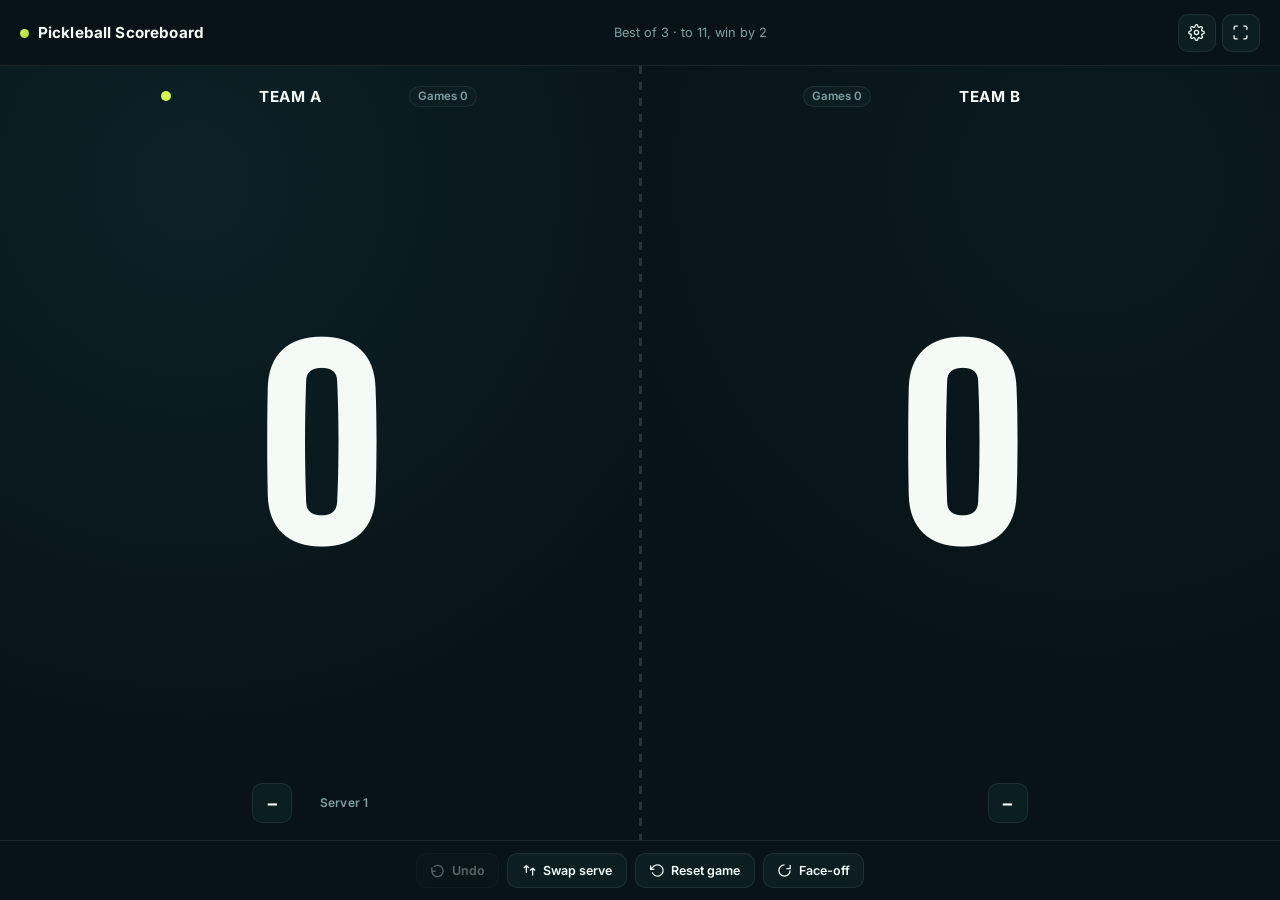
==== index.html @ 40a622ab "fix name file" ====
<!DOCTYPE html>
<html lang="en">
<head>
<meta charset="UTF-8">
<meta name="viewport" content="width=device-width, initial-scale=1.0, maximum-scale=1, user-scalable=no">
<title>Pickleball Scoreboard</title>
<link rel="preconnect" href="https://fonts.googleapis.com">
<link rel="preconnect" href="https://fonts.gstatic.com" crossorigin>
<link href="https://fonts.googleapis.com/css2?family=Big+Shoulders+Display:wght@700;900&family=Inter:wght@400;500;600;700&display=swap" rel="stylesheet">
<link rel="stylesheet" href="styles.css">
</head>
<body>

<div class="app">
  <header class="topbar">
    <div class="brand">
      <span class="dot"></span>
      <h1>Pickleball Scoreboard</h1>
    </div>
    <div class="match-info" id="matchInfo">Best of 3 · to 11, win by 2</div>
    <div class="topbar-actions">
      <button class="icon-btn" id="settingsBtn" title="Settings" aria-label="Settings">
        <svg viewBox="0 0 24 24" fill="none" stroke="currentColor" stroke-width="1.8"><circle cx="12" cy="12" r="3"/><path d="M19.4 15a1.65 1.65 0 0 0 .33 1.82l.06.06a2 2 0 1 1-2.83 2.83l-.06-.06a1.65 1.65 0 0 0-1.82-.33 1.65 1.65 0 0 0-1 1.51V21a2 2 0 0 1-4 0v-.09A1.65 1.65 0 0 0 9 19.4a1.65 1.65 0 0 0-1.82.33l-.06.06a2 2 0 1 1-2.83-2.83l.06-.06a1.65 1.65 0 0 0 .33-1.82 1.65 1.65 0 0 0-1.51-1H3a2 2 0 0 1 0-4h.09A1.65 1.65 0 0 0 4.6 9a1.65 1.65 0 0 0-.33-1.82l-.06-.06a2 2 0 1 1 2.83-2.83l.06.06a1.65 1.65 0 0 0 1.82.33H9a1.65 1.65 0 0 0 1-1.51V3a2 2 0 0 1 4 0v.09a1.65 1.65 0 0 0 1 1.51 1.65 1.65 0 0 0 1.82-.33l.06-.06a2 2 0 1 1 2.83 2.83l-.06.06a1.65 1.65 0 0 0-.33 1.82V9a1.65 1.65 0 0 0 1.51 1H21a2 2 0 0 1 0 4h-.09a1.65 1.65 0 0 0-1.51 1z"/></svg>
      </button>
      <button class="icon-btn" id="fullscreenBtn" title="Fullscreen" aria-label="Toggle fullscreen">
        <svg viewBox="0 0 24 24" fill="none" stroke="currentColor" stroke-width="1.8"><path d="M8 3H5a2 2 0 0 0-2 2v3M16 3h3a2 2 0 0 1 2 2v3M8 21H5a2 2 0 0 1-2-2v-3M16 21h3a2 2 0 0 0 2-2v-3"/></svg>
      </button>
    </div>
  </header>

  <div class="toast" id="toast"><span class="swatch" id="toastSwatch"></span><span id="toastText"></span></div>

  <main class="court" id="court">
    <section class="panel panel-a" data-team="A">
      <div class="team-header">
        <span class="serve-dot" id="serveDotA"></span>
        <input class="team-name" id="nameA" value="Team A" maxlength="18" aria-label="Team A name">
        <span class="games-pill" id="gamesA">Games 0</span>
      </div>
      <button class="score-tap" id="tapA" aria-label="Point won by Team A">
        <span>
          <span class="score-num" id="scoreA">0</span>
        </span>
      </button>
      <div class="panel-footer">
        <button class="minus-btn" id="minusA" aria-label="Subtract point from Team A">−</button>
        <span class="server-badge" id="serverBadgeA"></span>
      </div>
    </section>

    <div class="net"></div>

    <section class="panel panel-b" data-team="B">
      <div class="team-header">
        <span class="games-pill" id="gamesB">Games 0</span>
        <input class="team-name" id="nameB" value="Team B" maxlength="18" aria-label="Team B name">
        <span class="serve-dot" id="serveDotB"></span>
      </div>
      <button class="score-tap" id="tapB" aria-label="Point won by Team B">
        <span>
          <span class="score-num" id="scoreB">0</span>
        </span>
      </button>
      <div class="panel-footer">
        <span class="server-badge" id="serverBadgeB"></span>
        <button class="minus-btn" id="minusB" aria-label="Subtract point from Team B">−</button>
      </div>
    </section>
  </main>

  <footer class="controls">
    <button class="ctrl-btn" id="undoBtn" disabled>
      <svg viewBox="0 0 24 24" fill="none" stroke="currentColor" stroke-width="2"><path d="M3 7v6h6"/><path d="M3 13a9 9 0 1 0 3-7"/></svg>
      <span>Undo</span>
    </button>
    <button class="ctrl-btn" id="swapServeBtn">
      <svg viewBox="0 0 24 24" fill="none" stroke="currentColor" stroke-width="2"><path d="M7 16V4M7 4L3 8M7 4l4 4"/><path d="M17 8v12m0-12l4 4m-4-4l-4 4"/></svg>
      <span>Swap serve</span>
    </button>
    <button class="ctrl-btn" id="resetGameBtn">
      <svg viewBox="0 0 24 24" fill="none" stroke="currentColor" stroke-width="2"><path d="M1 4v6h6"/><path d="M3.51 15a9 9 0 1 0 2.13-9.36L1 10"/></svg>
      <span>Reset game</span>
    </button>
    <button class="ctrl-btn" id="flipBtn">
      <svg viewBox="0 0 24 24" fill="none" stroke="currentColor" stroke-width="2"><path d="M21 12a9 9 0 1 1-9-9"/><path d="M21 3v6h-6"/></svg>
      <span>Face-off</span>
    </button>
  </footer>
</div>

<!-- SETTINGS MODAL -->
<div class="modal-overlay" id="settingsOverlay">
  <div class="modal">
    <div class="modal-head">
      <h2>Settings</h2>
      <button class="modal-close" id="closeSettings" aria-label="Close settings">
        <svg viewBox="0 0 24 24" width="18" height="18" fill="none" stroke="currentColor" stroke-width="2"><path d="M18 6 6 18M6 6l12 12"/></svg>
      </button>
    </div>
    <div class="modal-body">
      <div class="field-group">
        <label class="field-label">Points to win</label>
        <div class="segmented" id="pointTargetGroup">
          <button data-value="11" class="active">11</button>
          <button data-value="15">15</button>
          <button data-value="21">21</button>
        </div>
      </div>
      <div class="field-group">
        <label class="field-label">Win by</label>
        <div class="segmented" id="winByGroup">
          <button data-value="1">1</button>
          <button data-value="2" class="active">2</button>
        </div>
      </div>
      <div class="field-group">
        <label class="field-label">Match format</label>
        <div class="segmented" id="bestOfGroup">
          <button data-value="1">Single game</button>
          <button data-value="3" class="active">Best of 3</button>
          <button data-value="5">Best of 5</button>
        </div>
      </div>
      <div class="field-group">
        <label class="field-label">Play type</label>
        <div class="segmented" id="modeGroup">
          <button data-value="singles">Singles</button>
          <button data-value="doubles" class="active">Doubles</button>
        </div>
      </div>
      <div class="field-group">
        <label class="field-label">Scoring style</label>
        <div class="segmented" id="scoringStyleGroup">
          <button data-value="official" class="active">Official side-out</button>
          <button data-value="simple">Simple rally point</button>
        </div>
      </div>
      <div class="toggle-row">
        <label class="field-label">Sound on point</label>
        <button class="switch on" id="soundToggle" aria-label="Toggle sound"></button>
      </div>
      <button class="danger-btn" id="newMatchBtn">Start new match</button>
      <div class="modal-footer-note">
        Tap a team's score to record the point their side won. In official side-out scoring only the serving team adds to their score — a rally won by the receiving team results in a side-out instead.<br><br>
        Keyboard: <strong>←</strong> point for left team, <strong>→</strong> point for right team, <strong>Z</strong> undo, <strong>F</strong> fullscreen.
      </div>
    </div>
  </div>
</div>

<!-- GAME / MATCH WIN OVERLAY -->
<div class="win-overlay" id="winOverlay">
  <div class="eyebrow" id="winEyebrow">Game 1</div>
  <h2 id="winTitle">Team A wins</h2>
  <div class="score-line" id="winScoreLine">11–7</div>
  <button id="winOverlayBtn">Continue</button>
</div>

<script>
(function(){
  "use strict";

  const $ = (id) => document.getElementById(id);

  const state = {
    names: { A: "Team A", B: "Team B" },
    scores: { A: 0, B: 0 },
    gamesWon: { A: 0, B: 0 },
    servingTeam: "A",
    serverNumber: 1,
    firstServerOfGame: true,
    mode: "doubles",            // singles | doubles
    scoringStyle: "official",   // official | simple
    pointTarget: 11,
    winBy: 2,
    bestOf: 3,
    soundOn: true,
    flipped: false,
    matchOver: false,
    matchWinner: null
  };

  let history = [];
  const MAX_HISTORY = 60;

  function snapshot(){
    return JSON.parse(JSON.stringify({
      names: state.names, scores: state.scores, gamesWon: state.gamesWon,
      servingTeam: state.servingTeam, serverNumber: state.serverNumber,
      firstServerOfGame: state.firstServerOfGame, matchOver: state.matchOver,
      matchWinner: state.matchWinner
    }));
  }
  function pushHistory(){
    history.push(snapshot());
    if(history.length > MAX_HISTORY) history.shift();
    $("undoBtn").disabled = false;
  }
  function undo(){
    if(!history.length) return;
    const prev = history.pop();
    Object.assign(state.names, prev.names);
    Object.assign(state.scores, prev.scores);
    Object.assign(state.gamesWon, prev.gamesWon);
    state.servingTeam = prev.servingTeam;
    state.serverNumber = prev.serverNumber;
    state.firstServerOfGame = prev.firstServerOfGame;
    state.matchOver = prev.matchOver;
    state.matchWinner = prev.matchWinner;
    $("undoBtn").disabled = history.length === 0;
    closeWinOverlay();
    render();
  }

  // ---------- SOUND ----------
  let audioCtx = null;
  function beep(freq, dur){
    if(!state.soundOn) return;
    try{
      audioCtx = audioCtx || new (window.AudioContext || window.webkitAudioContext)();
      const osc = audioCtx.createOscillator();
      const gain = audioCtx.createGain();
      osc.type = "sine";
      osc.frequency.value = freq;
      gain.gain.setValueAtTime(0.001, audioCtx.currentTime);
      gain.gain.exponentialRampToValueAtTime(0.12, audioCtx.currentTime + 0.01);
      gain.gain.exponentialRampToValueAtTime(0.001, audioCtx.currentTime + dur);
      osc.connect(gain).connect(audioCtx.destination);
      osc.start();
      osc.stop(audioCtx.currentTime + dur);
    }catch(e){ /* audio unavailable, ignore */ }
  }

  // ---------- SCORING LOGIC ----------
  function other(team){ return team === "A" ? "B" : "A"; }

  function pointWonBy(team){
    if(state.matchOver) return;
    pushHistory();

    if(state.scoringStyle === "simple"){
      state.scores[team] += 1;
      beep(team === "A" ? 660 : 520, 0.12);
    } else {
      if(team === state.servingTeam){
        state.scores[team] += 1;
        beep(team === "A" ? 660 : 520, 0.12);
      } else {
        // side out logic
        beep(300, 0.09);
        if(state.mode === "doubles"){
          if(state.firstServerOfGame){
            state.servingTeam = other(state.servingTeam);
            state.serverNumber = 1;
            state.firstServerOfGame = false;
          } else if(state.serverNumber === 1){
            state.serverNumber = 2;
          } else {
            state.servingTeam = other(state.servingTeam);
            state.serverNumber = 1;
          }
        } else {
          state.servingTeam = other(state.servingTeam);
          state.serverNumber = 1;
        }
      }
    }

    checkGameWin();
    render();
  }

  function manualAdjust(team, delta){
    pushHistory();
    state.scores[team] = Math.max(0, state.scores[team] + delta);
    render();
  }

  function checkGameWin(){
    const a = state.scores.A, b = state.scores.B;
    const leader = a > b ? "A" : (b > a ? "B" : null);
    if(!leader) return;
    const leadScore = Math.max(a,b), trailScore = Math.min(a,b);
    if(leadScore >= state.pointTarget && (leadScore - trailScore) >= state.winBy){
      state.gamesWon[leader] += 1;
      const majority = Math.ceil(state.bestOf / 2);
      const isMatchOver = state.gamesWon[leader] >= majority;

      showWinOverlay(leader, a, b, isMatchOver);

      if(isMatchOver){
        state.matchOver = true;
        state.matchWinner = leader;
      } else {
        state.scores.A = 0; state.scores.B = 0;
        state.servingTeam = leader;
        state.serverNumber = 1;
        state.firstServerOfGame = true;
      }
    }
  }

  function isOnePointFromGame(team){
    const otherTeam = other(team);
    return !state.matchOver && state.scores[team] >= state.pointTarget - 1 && state.scores[team] > state.scores[otherTeam];
  }

  function isMatchPointFor(team){
    const majority = Math.ceil(state.bestOf / 2);
    return isOnePointFromGame(team) && state.gamesWon[team] >= majority - 1;
  }

  // ---------- RENDER ----------
  function render(){
    $("nameA").value = state.names.A;
    $("nameB").value = state.names.B;
    $("scoreA").textContent = state.scores.A;
    $("scoreB").textContent = state.scores.B;
    $("gamesA").textContent = "Games " + state.gamesWon.A;
    $("gamesB").textContent = "Games " + state.gamesWon.B;

    const panelA = document.querySelector(".panel-a");
    const panelB = document.querySelector(".panel-b");
    const teamAIsOneAway = isOnePointFromGame("A");
    const teamBIsOneAway = isOnePointFromGame("B");
    const teamAMatchPoint = isMatchPointFor("A");
    const teamBMatchPoint = isMatchPointFor("B");

    panelA.classList.toggle("game-point", teamAIsOneAway);
    panelA.classList.toggle("match-point", teamAMatchPoint);
    panelB.classList.toggle("game-point", teamBIsOneAway);
    panelB.classList.toggle("match-point", teamBMatchPoint);

    const officialMode = state.scoringStyle === "official";
    $("serveDotA").classList.toggle("active", officialMode && state.servingTeam === "A");
    $("serveDotB").classList.toggle("active", officialMode && state.servingTeam === "B");

    if(officialMode && state.mode === "doubles"){
      $("serverBadgeA").textContent = state.servingTeam === "A" ? ("Server " + state.serverNumber) : "";
      $("serverBadgeB").textContent = state.servingTeam === "B" ? ("Server " + state.serverNumber) : "";
    } else {
      $("serverBadgeA").textContent = "";
      $("serverBadgeB").textContent = "";
    }

    $("matchInfo").textContent =
      (state.bestOf === 1 ? "Single game" : "Best of " + state.bestOf) +
      " · to " + state.pointTarget + ", win by " + state.winBy +
      (state.scoringStyle === "simple" ? " · rally point" : "");

    $("court").classList.toggle("locked", state.matchOver);
    $("undoBtn").disabled = history.length === 0;
  }

  // ---------- TOAST ----------
  let toastTimer = null;
  function showToast(text, team){
    const toast = $("toast");
    $("toastText").textContent = text;
    $("toastSwatch").style.background = team === "A" ? "var(--team-a)" : "var(--team-b)";
    toast.classList.add("show");
    clearTimeout(toastTimer);
    toastTimer = setTimeout(() => toast.classList.remove("show"), 2600);
  }

  // ---------- WIN OVERLAY ----------
  function showWinOverlay(winner, a, b, isMatch){
    const label = state.names[winner];
    $("winEyebrow").textContent = isMatch ? "Match point" : ("Game " + (state.gamesWon.A + state.gamesWon.B));
    $("winTitle").textContent = label + (isMatch ? " wins the match" : " wins the game");
    $("winScoreLine").textContent = Math.max(a,b) + "–" + Math.min(a,b) +
      (isMatch ? "  ·  Games " + state.gamesWon.A + "–" + state.gamesWon.B : "");
    $("winOverlayBtn").textContent = isMatch ? "New match" : "Continue";
    $("winOverlay").classList.add("open");
    $("winOverlay").dataset.wasMatch = isMatch ? "1" : "0";
  }
  function closeWinOverlay(){ $("winOverlay").classList.remove("open"); }

  $("winOverlayBtn").addEventListener("click", () => {
    const wasMatch = $("winOverlay").dataset.wasMatch === "1";
    closeWinOverlay();
    if(wasMatch) newMatch(false);
    render();
  });

  // ---------- ACTIONS ----------
  function newMatch(confirmFirst){
    if(confirmFirst && !confirm("Start a new match? This resets scores and games won.")) return;
    history = [];
    state.scores.A = 0; state.scores.B = 0;
    state.gamesWon.A = 0; state.gamesWon.B = 0;
    state.servingTeam = "A"; state.serverNumber = 1; state.firstServerOfGame = true;
    state.matchOver = false; state.matchWinner = null;
    closeWinOverlay();
    render();
  }

  function resetGame(){
    if(!confirm("Reset the current game score to 0–0?")) return;
    pushHistory();
    state.scores.A = 0; state.scores.B = 0;
    render();
  }

  function swapServe(){
    pushHistory();
    state.servingTeam = other(state.servingTeam);
    state.serverNumber = 1;
    render();
  }

  function toggleFlip(){
    state.flipped = !state.flipped;
    document.querySelector(".panel-b").classList.toggle("flipped", state.flipped);
  }

  function toggleFullscreen(){
    if(!document.fullscreenElement){
      document.documentElement.requestFullscreen().catch(()=>{});
    } else {
      document.exitFullscreen().catch(()=>{});
    }
  }

  // ---------- EVENTS ----------
  $("tapA").addEventListener("click", () => pointWonBy("A"));
  $("tapB").addEventListener("click", () => pointWonBy("B"));
  $("minusA").addEventListener("click", (e) => { e.stopPropagation(); manualAdjust("A", -1); });
  $("minusB").addEventListener("click", (e) => { e.stopPropagation(); manualAdjust("B", -1); });

  $("nameA").addEventListener("input", (e) => { state.names.A = e.target.value || "Team A"; });
  $("nameB").addEventListener("input", (e) => { state.names.B = e.target.value || "Team B"; });
  $("nameA").addEventListener("click", (e) => e.stopPropagation());
  $("nameB").addEventListener("click", (e) => e.stopPropagation());

  $("undoBtn").addEventListener("click", undo);
  $("swapServeBtn").addEventListener("click", swapServe);
  $("resetGameBtn").addEventListener("click", resetGame);
  $("flipBtn").addEventListener("click", toggleFlip);
  $("fullscreenBtn").addEventListener("click", toggleFullscreen);

  $("settingsBtn").addEventListener("click", () => $("settingsOverlay").classList.add("open"));
  $("closeSettings").addEventListener("click", () => $("settingsOverlay").classList.remove("open"));
  $("settingsOverlay").addEventListener("click", (e) => { if(e.target.id === "settingsOverlay") $("settingsOverlay").classList.remove("open"); });

  $("newMatchBtn").addEventListener("click", () => newMatch(true));

  $("soundToggle").addEventListener("click", () => {
    state.soundOn = !state.soundOn;
    $("soundToggle").classList.toggle("on", state.soundOn);
  });

  function wireSegmented(groupId, onSelect){
    const group = $(groupId);
    group.addEventListener("click", (e) => {
      const btn = e.target.closest("button");
      if(!btn) return;
      [...group.children].forEach(b => b.classList.remove("active"));
      btn.classList.add("active");
      onSelect(btn.dataset.value);
    });
  }
  wireSegmented("pointTargetGroup", (v) => { state.pointTarget = parseInt(v,10); render(); });
  wireSegmented("winByGroup", (v) => { state.winBy = parseInt(v,10); render(); });
  wireSegmented("bestOfGroup", (v) => { state.bestOf = parseInt(v,10); render(); });
  wireSegmented("modeGroup", (v) => { state.mode = v; render(); });
  wireSegmented("scoringStyleGroup", (v) => { state.scoringStyle = v; render(); });

  document.addEventListener("keydown", (e) => {
    if(document.activeElement && (document.activeElement.tagName === "INPUT")) return;
    if(e.key === "ArrowLeft"){ pointWonBy("A"); }
    else if(e.key === "ArrowRight"){ pointWonBy("B"); }
    else if(e.key.toLowerCase() === "z"){ undo(); }
    else if(e.key.toLowerCase() === "f"){ toggleFullscreen(); }
  });

  render();
})();
</script>
<script src="script.js"></script>

</body>
</html>
---- styles.css ----
:root{
    --bg:#071316;
    --panel-a-bg:#0d2126;
    --panel-b-bg:#0a1a1e;
    --net:#0f2a30;
    --net-line:rgba(244,251,246,0.14);
    --team-a:#d7f94c;
    --team-a-ink:#12210a;
    --team-b:#ff8a63;
    --team-b-ink:#2b1206;
    --ink:#f4fbf6;
    --muted:#7fa0a4;
    --muted-dim:#527175;
    --line:rgba(244,251,246,0.08);
    --surface:#0c1e22;
    --surface-raised:#122a2f;
    --radius:14px;
    --shadow:0 20px 50px rgba(0,0,0,0.45);
  }
  *{box-sizing:border-box; -webkit-tap-highlight-color:transparent;}
  html,body{height:100%;}
  body{
    margin:0;
    background:var(--bg);
    color:var(--ink);
    font-family:'Inter',system-ui,sans-serif;
    overflow:hidden;
    height:100vh;
    height:100dvh;
  }
  button{font-family:inherit; cursor:pointer;}
  input{font-family:inherit;}

  .app{
    display:flex;
    flex-direction:column;
    height:100%;
  }

  /* ---------- TOP BAR ---------- */
  .topbar{
    display:flex;
    align-items:center;
    justify-content:space-between;
    padding:0.85rem 1.25rem;
    border-bottom:1px solid var(--line);
    background:var(--bg);
    flex-shrink:0;
    gap:0.75rem;
  }
  .brand{
    display:flex;
    align-items:baseline;
    gap:0.55rem;
    min-width:0;
  }
  .brand .dot{
    width:9px;height:9px;border-radius:50%;
    background:linear-gradient(135deg, var(--team-a), #a9d92e);
    flex-shrink:0;
  }
  .brand h1{
    font-size:0.95rem;
    font-weight:700;
    letter-spacing:0.01em;
    margin:0;
    white-space:nowrap;
  }
  .match-info{
    font-size:0.8rem;
    color:var(--muted);
    white-space:nowrap;
    overflow:hidden;
    text-overflow:ellipsis;
  }
  .topbar-actions{
    display:flex;
    gap:0.4rem;
    flex-shrink:0;
  }
  .icon-btn{
    width:38px;height:38px;
    display:flex;align-items:center;justify-content:center;
    background:var(--surface);
    border:1px solid var(--line);
    border-radius:10px;
    color:var(--ink);
    transition:background 0.15s ease, transform 0.1s ease;
  }
  .icon-btn:hover{background:var(--surface-raised);}
  .icon-btn:active{transform:scale(0.94);}
  .icon-btn svg{width:17px;height:17px;}

  /* ---------- MATCH WIN / GAME WIN BANNER ---------- */
  .toast{
    position:fixed;
    top:70px; left:50%;
    transform:translate(-50%,-14px);
    background:var(--surface-raised);
    border:1px solid var(--line);
    box-shadow:var(--shadow);
    padding:0.7rem 1.1rem;
    border-radius:12px;
    font-size:0.85rem;
    font-weight:600;
    z-index:50;
    opacity:0;
    pointer-events:none;
    transition:opacity 0.25s ease, transform 0.25s ease;
    display:flex; align-items:center; gap:0.5rem;
    white-space:nowrap;
  }
  .toast.show{ opacity:1; transform:translate(-50%,0); }
  .toast .swatch{width:8px;height:8px;border-radius:50%;}

  /* ---------- COURT / PANELS ---------- */
  .court{
    flex:1;
    display:flex;
    min-height:0;
    position:relative;
  }
  .net{
    width:3px;
    flex-shrink:0;
    background:repeating-linear-gradient(
      to bottom,
      var(--net-line) 0px, var(--net-line) 8px,
      transparent 8px, transparent 16px
    );
    position:relative;
  }
  .panel{
    flex:1;
    display:flex;
    flex-direction:column;
    align-items:center;
    justify-content:space-between;
    min-width:0;
    position:relative;
    padding:1.1rem 1.25rem;
    transition:transform 0.35s ease;
  }
  .panel-a{ background:radial-gradient(circle at 30% 15%, var(--panel-a-bg), var(--bg) 75%); }
  .panel-b{ background:radial-gradient(circle at 70% 15%, var(--panel-b-bg), var(--bg) 75%); }
  .panel.flipped{ transform:rotate(180deg); }

  .panel::before{
    content:'';
    position:absolute;
    inset:0;
    opacity:0;
    pointer-events:none;
    transition:opacity 0.35s ease;
    z-index:0;
  }
  .panel > *{ position:relative; z-index:1; }
  .panel.game-point::before{
    opacity:1;
    background:radial-gradient(circle at 50% 20%, rgba(245,185,66,0.30), transparent 72%);
  }
  .panel.match-point::before{
    opacity:1;
    background:radial-gradient(circle at 50% 20%, rgba(255,77,77,0.36), transparent 72%);
    animation:matchPulse 1.8s ease-in-out infinite;
  }
  @keyframes matchPulse{
    0%,100%{ opacity:0.8; }
    50%{ opacity:1; }
  }
  .status-pill{
    font-size:0.72rem;
    font-weight:700;
    letter-spacing:0.02em;
    padding:0.18rem 0.55rem;
    border-radius:100px;
    white-space:nowrap;
    flex-shrink:0;
    display:none;
  }
  .status-pill.show{ display:inline-block; }
  .status-pill.game{ background:rgba(245,185,66,0.16); color:#f5b942; border:1px solid rgba(245,185,66,0.35); }
  .status-pill.match{ background:rgba(255,77,77,0.16); color:#ff6b6b; border:1px solid rgba(255,77,77,0.4); }

  .team-header{
    display:flex;
    align-items:center;
    gap:0.55rem;
    width:100%;
    max-width:420px;
    justify-content:center;
  }
  .serve-dot{
    width:10px;height:10px;border-radius:50%;
    flex-shrink:0;
    opacity:0;
    transition:opacity 0.2s ease;
    box-shadow:0 0 0 0 currentColor;
  }
  .panel-a .serve-dot{ color:var(--team-a); background:var(--team-a); }
  .panel-b .serve-dot{ color:var(--team-b); background:var(--team-b); }
  .serve-dot.active{
    opacity:1;
    animation:pulse 1.6s ease-in-out infinite;
  }
  @keyframes pulse{
    0%,100%{ box-shadow:0 0 0 0 currentColor; opacity:1;}
    50%{ box-shadow:0 0 0 6px transparent; opacity:0.55;}
  }

  .team-name{
    background:transparent;
    border:none;
    outline:none;
    color:var(--ink);
    font-weight:700;
    font-size:0.95rem;
    letter-spacing:0.03em;
    text-transform:uppercase;
    text-align:center;
    min-width:0;
    max-width:220px;
    padding:0.2rem 0.3rem;
    border-radius:6px;
    text-overflow:ellipsis;
  }
  .team-name:hover{ background:rgba(255,255,255,0.05); }
  .team-name:focus{ background:rgba(255,255,255,0.08); }

  .games-pill{
    font-size:0.72rem;
    font-weight:600;
    color:var(--muted);
    background:var(--surface);
    border:1px solid var(--line);
    padding:0.18rem 0.5rem;
    border-radius:100px;
    flex-shrink:0;
    white-space:nowrap;
  }

  .score-tap{
    background:none;
    border:none;
    color:var(--ink);
    padding:0;
    margin:0;
    flex:1;
    display:flex;
    align-items:center;
    justify-content:center;
    width:100%;
    -webkit-user-select:none;
    user-select:none;
  }
  .score-tap:active .score-num{ transform:scale(0.96); }
  .score-num{
    font-family:'Big Shoulders Display', sans-serif;
    font-weight:900;
    font-size:clamp(96px, 20vw, 260px);
    line-height:0.85;
    font-variant-numeric:tabular-nums;
    letter-spacing:-0.02em;
    transition:transform 0.08s ease, color 0.2s ease;
  }
  .panel-a .score-num{ color:var(--ink); }
  .panel-b .score-num{ color:var(--ink); }
  .score-tap .hint{
    display:block;
    font-family:'Inter',sans-serif;
    font-size:0.68rem;
    font-weight:500;
    letter-spacing:0.04em;
    color:var(--muted-dim);
    margin-top:-0.6rem;
  }

  .panel-footer{
    display:flex;
    align-items:center;
    justify-content:center;
    gap:0.6rem;
    width:100%;
    max-width:420px;
  }
  .minus-btn{
    width:40px; height:40px;
    border-radius:10px;
    border:1px solid var(--line);
    background:var(--surface);
    color:var(--ink);
    font-size:1.2rem;
    font-weight:600;
    display:flex; align-items:center; justify-content:center;
    transition:background 0.15s ease, transform 0.1s ease;
  }
  .minus-btn:hover{ background:var(--surface-raised); }
  .minus-btn:active{ transform:scale(0.92); }
  .server-badge{
    font-size:0.75rem;
    font-weight:600;
    color:var(--muted);
    letter-spacing:0.02em;
    min-width:84px;
    text-align:center;
  }

  /* ---------- FOOTER CONTROLS ---------- */
  .controls{
    display:flex;
    align-items:center;
    justify-content:center;
    gap:0.5rem;
    padding:0.75rem;
    border-top:1px solid var(--line);
    background:var(--bg);
    flex-shrink:0;
    flex-wrap:wrap;
  }
  .ctrl-btn{
    display:flex;
    align-items:center;
    gap:0.4rem;
    padding:0.55rem 0.85rem;
    border-radius:10px;
    border:1px solid var(--line);
    background:var(--surface);
    color:var(--ink);
    font-size:0.78rem;
    font-weight:600;
    transition:background 0.15s ease, transform 0.1s ease;
  }
  .ctrl-btn:hover{ background:var(--surface-raised); }
  .ctrl-btn:active{ transform:scale(0.96); }
  .ctrl-btn svg{ width:15px; height:15px; flex-shrink:0; }
  .ctrl-btn span{ white-space:nowrap; }
  .ctrl-btn:disabled{ opacity:0.35; cursor:default; }
  .ctrl-btn:disabled:hover{ background:var(--surface); }

  /* ---------- MODAL ---------- */
  .modal-overlay{
    position:fixed; inset:0;
    background:rgba(4,10,12,0.72);
    backdrop-filter:blur(3px);
    display:none;
    align-items:center;
    justify-content:center;
    z-index:100;
    padding:1rem;
  }
  .modal-overlay.open{ display:flex; }
  .modal{
    background:var(--surface);
    border:1px solid var(--line);
    border-radius:16px;
    width:100%;
    max-width:380px;
    max-height:88vh;
    overflow-y:auto;
    box-shadow:var(--shadow);
  }
  .modal-head{
    display:flex; align-items:center; justify-content:space-between;
    padding:1.1rem 1.2rem 0.6rem;
  }
  .modal-head h2{ font-size:1rem; margin:0; font-weight:700; }
  .modal-close{
    width:30px;height:30px;border-radius:8px;border:none;
    background:transparent; color:var(--muted);
    display:flex;align-items:center;justify-content:center;
  }
  .modal-close:hover{ background:var(--surface-raised); color:var(--ink); }
  .modal-body{ padding:0.4rem 1.2rem 1.3rem; display:flex; flex-direction:column; gap:1.1rem; }
  .field-group label.field-label{
    display:block; font-size:0.78rem; font-weight:600; color:var(--muted);
    margin-bottom:0.45rem;
  }
  .segmented{
    display:flex;
    background:var(--bg);
    border:1px solid var(--line);
    border-radius:10px;
    padding:3px;
    gap:3px;
  }
  .segmented button{
    flex:1;
    border:none;
    background:transparent;
    color:var(--muted);
    font-size:0.8rem;
    font-weight:600;
    padding:0.5rem 0.4rem;
    border-radius:7px;
    transition:background 0.15s ease, color 0.15s ease;
  }
  .segmented button.active{
    background:var(--surface-raised);
    color:var(--ink);
  }
  .toggle-row{
    display:flex; align-items:center; justify-content:space-between;
    gap:0.75rem;
  }
  .toggle-row .field-label{ margin-bottom:0; }
  .switch{
    width:42px; height:24px;
    background:var(--bg);
    border:1px solid var(--line);
    border-radius:100px;
    position:relative;
    flex-shrink:0;
    transition:background 0.2s ease;
  }
  .switch::after{
    content:'';
    position:absolute;
    top:2px; left:2px;
    width:18px; height:18px;
    border-radius:50%;
    background:var(--muted);
    transition:transform 0.2s ease, background 0.2s ease;
  }
  .switch.on{ background:rgba(215,249,76,0.15); border-color:rgba(215,249,76,0.4); }
  .switch.on::after{ transform:translateX(18px); background:var(--team-a); }

  .modal-footer-note{
    font-size:0.7rem;
    color:var(--muted-dim);
    line-height:1.5;
    border-top:1px solid var(--line);
    padding-top:0.9rem;
  }
  .danger-btn{
    width:100%;
    padding:0.7rem;
    border-radius:10px;
    border:1px solid rgba(255,138,99,0.3);
    background:rgba(255,138,99,0.08);
    color:var(--team-b);
    font-weight:600;
    font-size:0.82rem;
  }
  .danger-btn:hover{ background:rgba(255,138,99,0.15); }

  /* ---------- MATCH WIN OVERLAY ---------- */
  .win-overlay{
    position:fixed; inset:0;
    background:rgba(4,10,12,0.86);
    display:none;
    align-items:center;
    justify-content:center;
    z-index:110;
    padding:1.5rem;
    text-align:center;
  }
  .win-overlay.open{ display:flex; flex-direction:column; align-items:center; justify-content:center; }
  .win-overlay .eyebrow{
    font-size:0.8rem; color:var(--muted); font-weight:600; margin-bottom:0.6rem;
  }
  .win-overlay h2{
    font-family:'Big Shoulders Display', sans-serif;
    font-size:clamp(48px, 9vw, 96px);
    font-weight:900;
    margin:0 0 0.3rem;
    line-height:0.95;
  }
  .win-overlay .score-line{
    color:var(--muted);
    font-size:0.95rem;
    margin-bottom:1.6rem;
  }
  .win-overlay button{
    padding:0.75rem 1.6rem;
    border-radius:10px;
    border:none;
    background:var(--team-a);
    color:var(--team-a-ink);
    font-weight:700;
    font-size:0.85rem;
  }

  @media (max-width: 720px){
    .court{ flex-direction:column; }
    .net{ width:100%; height:3px; background:repeating-linear-gradient(to right, var(--net-line) 0px, var(--net-line) 8px, transparent 8px, transparent 16px); }
    .score-num{ font-size:clamp(84px, 26vw, 160px); }
    .match-info{ display:none; }
    .ctrl-btn span{ display:none; }
    .ctrl-btn{ padding:0.6rem; }
  }

  @media (prefers-reduced-motion: reduce){
    *{ animation:none !important; transition:none !important; }
  }
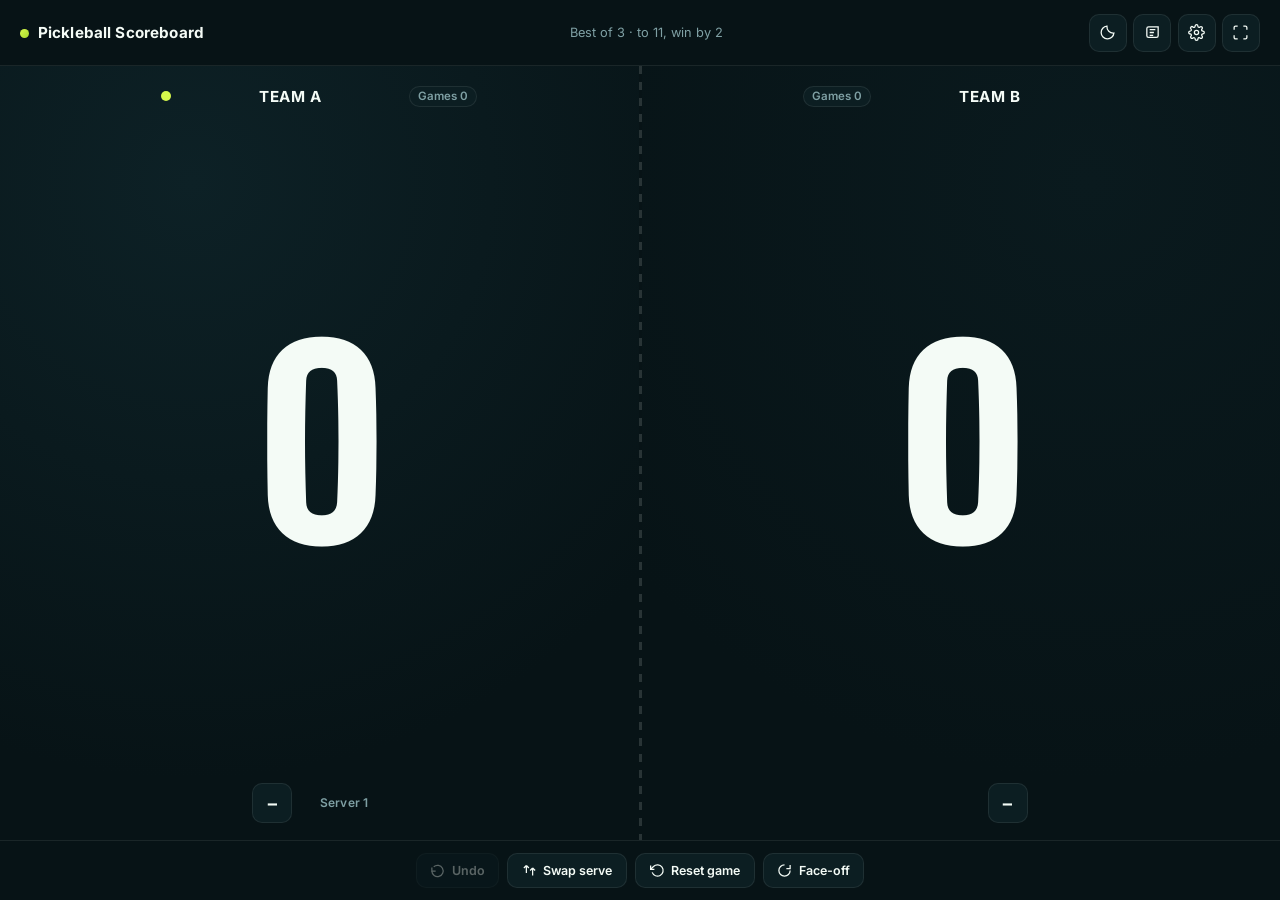
==== commit 0b9b98ba: "Add theme toggle and match history" ====
--- a/index.html
+++ b/index.html
@@ -19,6 +19,13 @@
     </div>
     <div class="match-info" id="matchInfo">Best of 3 · to 11, win by 2</div>
     <div class="topbar-actions">
+      <button class="icon-btn" id="themeToggleBtn" title="Switch to light mode" aria-label="Switch to light mode" aria-pressed="false">
+        <svg class="theme-icon moon" viewBox="0 0 24 24" fill="none" stroke="currentColor" stroke-width="1.8"><path d="M21 12.8A9 9 0 0 1 11.2 3a9 9 0 1 0 9.8 9.8Z"/></svg>
+        <svg class="theme-icon sun" viewBox="0 0 24 24" fill="none" stroke="currentColor" stroke-width="1.8"><circle cx="12" cy="12" r="4"/><path d="M12 2v2M12 20v2M4.93 4.93l1.41 1.41M17.66 17.66l1.41 1.41M2 12h2M20 12h2M4.93 19.07l1.41-1.41M17.66 6.34l1.41-1.41"/></svg>
+      </button>
+      <button class="icon-btn" id="historyBtn" title="Match history" aria-label="Open match history">
+        <svg viewBox="0 0 24 24" fill="none" stroke="currentColor" stroke-width="1.8"><path d="M4 6.5A2.5 2.5 0 0 1 6.5 4H20v12.5A2.5 2.5 0 0 1 17.5 19H6.5A2.5 2.5 0 0 1 4 16.5v-10Z"/><path d="M8 8h8M8 12h6M8 16h5"/></svg>
+      </button>
       <button class="icon-btn" id="settingsBtn" title="Settings" aria-label="Settings">
         <svg viewBox="0 0 24 24" fill="none" stroke="currentColor" stroke-width="1.8"><circle cx="12" cy="12" r="3"/><path d="M19.4 15a1.65 1.65 0 0 0 .33 1.82l.06.06a2 2 0 1 1-2.83 2.83l-.06-.06a1.65 1.65 0 0 0-1.82-.33 1.65 1.65 0 0 0-1 1.51V21a2 2 0 0 1-4 0v-.09A1.65 1.65 0 0 0 9 19.4a1.65 1.65 0 0 0-1.82.33l-.06.06a2 2 0 1 1-2.83-2.83l.06-.06a1.65 1.65 0 0 0 .33-1.82 1.65 1.65 0 0 0-1.51-1H3a2 2 0 0 1 0-4h.09A1.65 1.65 0 0 0 4.6 9a1.65 1.65 0 0 0-.33-1.82l-.06-.06a2 2 0 1 1 2.83-2.83l.06.06a1.65 1.65 0 0 0 1.82.33H9a1.65 1.65 0 0 0 1-1.51V3a2 2 0 0 1 4 0v.09a1.65 1.65 0 0 0 1 1.51 1.65 1.65 0 0 0 1.82-.33l.06-.06a2 2 0 1 1 2.83 2.83l-.06.06a1.65 1.65 0 0 0-.33 1.82V9a1.65 1.65 0 0 0 1.51 1H21a2 2 0 0 1 0 4h-.09a1.65 1.65 0 0 0-1.51 1z"/></svg>
       </button>
@@ -148,6 +155,23 @@
   </div>
 </div>
 
+<!-- HISTORY MODAL -->
+<div class="modal-overlay" id="historyOverlay">
+  <div class="modal">
+    <div class="modal-head">
+      <h2>Match history</h2>
+      <button class="modal-close" id="closeHistory" aria-label="Close match history">
+        <svg viewBox="0 0 24 24" width="18" height="18" fill="none" stroke="currentColor" stroke-width="2"><path d="M18 6 6 18M6 6l12 12"/></svg>
+      </button>
+    </div>
+    <div class="history-actions">
+      <button class="ghost-btn" id="exportHistoryBtn">Export</button>
+      <button class="danger-btn small" id="clearHistoryBtn">Clear</button>
+    </div>
+    <div class="modal-body history-body" id="historyList"></div>
+  </div>
+</div>
+
 <!-- GAME / MATCH WIN OVERLAY -->
 <div class="win-overlay" id="winOverlay">
   <div class="eyebrow" id="winEyebrow">Game 1</div>
@@ -177,25 +201,180 @@
     soundOn: true,
     flipped: false,
     matchOver: false,
-    matchWinner: null
+    matchWinner: null,
+    theme: "dark"
   };
 
+  const sessionLog = { archived: [], current: null };
   let history = [];
   const MAX_HISTORY = 60;
+
+  function formatTimestamp(date){
+    return new Intl.DateTimeFormat(undefined, { hour: "numeric", minute: "2-digit" }).format(date instanceof Date ? date : new Date(date));
+  }
+
+  function formatDuration(ms){
+    if(!Number.isFinite(ms) || ms < 0) return "0:00";
+    const totalSeconds = Math.max(0, Math.round(ms / 1000));
+    const minutes = Math.floor(totalSeconds / 60);
+    const seconds = totalSeconds % 60;
+    return minutes + ":" + String(seconds).padStart(2, "0");
+  }
+
+  function createMatchRecord(){
+    return {
+      id: `match-${Date.now()}-${Math.random().toString(16).slice(2)}`,
+      startedAt: new Date().toISOString(),
+      teamNames: { A: state.names.A, B: state.names.B },
+      games: [],
+      summary: null,
+      winner: null,
+      gamesScore: null,
+      endedAt: null,
+      durationMs: null
+    };
+  }
+
+  function ensureCurrentMatch(){
+    if(!sessionLog.current){
+      sessionLog.current = createMatchRecord();
+    }
+    return sessionLog.current;
+  }
+
+  function archiveCurrentMatch(){
+    if(!sessionLog.current) return;
+    const current = sessionLog.current;
+    if(current.games.length || current.summary){
+      sessionLog.archived.unshift({
+        ...current,
+        teamNames: { ...current.teamNames },
+        games: current.games.map((game) => ({ ...game })),
+        summary: current.summary ? { ...current.summary } : null
+      });
+    }
+    sessionLog.current = null;
+  }
+
+  function visibleMatches(){
+    const matches = [...sessionLog.archived];
+    if(sessionLog.current){
+      matches.unshift(sessionLog.current);
+    }
+    return matches.sort((a, b) => new Date(b.startedAt) - new Date(a.startedAt));
+  }
+
+  function renderHistory(){
+    const list = $("historyList");
+    const matches = visibleMatches();
+
+    if(!matches.length){
+      list.innerHTML = '<div class="history-empty">No completed games recorded yet.</div>';
+      return;
+    }
+
+    list.innerHTML = matches.map((match, matchIndex) => {
+      const teamAName = match.teamNames?.A || "Team A";
+      const teamBName = match.teamNames?.B || "Team B";
+      const matchLabel = match.summary ? "Match result" : "Current match";
+      const matchTime = match.summary ? (match.summary.duration ? match.summary.duration : formatTimestamp(match.endedAt || match.startedAt)) : formatTimestamp(match.startedAt);
+      const scoreChip = match.summary ? match.summary.gamesScore : "In progress";
+      const summaryText = match.summary
+        ? `Winner: ${match.summary.winnerName} · Final games: ${match.summary.gamesScore} · Duration: ${match.summary.duration}`
+        : `Teams: ${teamAName} vs ${teamBName}`;
+      const games = match.games.length
+        ? match.games.slice().reverse().map((game, idx) => {
+            const gameNumber = match.games.length - idx;
+            return `
+              <div class="history-game">
+                <span>G${gameNumber}</span>
+                <strong>${game.winnerName}</strong>
+                <span>${game.scoreText}</span>
+                <time>${game.timestamp}</time>
+              </div>
+            `;
+          }).join("")
+        : '<div class="history-empty">No completed games yet.</div>';
+
+      return `
+        <div class="history-match">
+          <div class="history-match-header">
+            <div class="history-match-label">
+              <strong>${matchLabel}</strong>
+              <span>${matchTime}</span>
+            </div>
+            <span class="history-score-pill">${scoreChip}</span>
+          </div>
+          <div class="history-team-line">${teamAName} vs ${teamBName}</div>
+          <div class="history-summary">${summaryText}</div>
+          <div class="history-game-list">${games}</div>
+        </div>
+      `;
+    }).join("");
+  }
+
+  function exportHistory(){
+    const matches = visibleMatches();
+    const lines = [];
+
+    matches.forEach((match, matchIndex) => {
+      const matchNumber = matches.length - matchIndex;
+      const teamAName = match.teamNames?.A || "Team A";
+      const teamBName = match.teamNames?.B || "Team B";
+      lines.push(`Match ${matchNumber}: ${teamAName} vs ${teamBName}`);
+      if(match.summary){
+        lines.push(`Winner: ${match.summary.winnerName} | Final games: ${match.summary.gamesScore} | Duration: ${match.summary.duration}`);
+      }
+      if(!match.games.length){
+        lines.push("Games: none logged yet");
+        return;
+      }
+      match.games.forEach((game, idx) => {
+        lines.push(`Game ${idx + 1}: ${game.winnerName} won ${game.scoreText} at ${game.timestamp}`);
+      });
+      lines.push("");
+    });
+
+    const blob = new Blob([lines.join("\n")], { type: "text/plain;charset=utf-8" });
+    const url = URL.createObjectURL(blob);
+    const link = document.createElement("a");
+    link.href = url;
+    link.download = "pickleball-session-log.txt";
+    document.body.appendChild(link);
+    link.click();
+    link.remove();
+    URL.revokeObjectURL(url);
+  }
+
+  function setTheme(theme){
+    state.theme = theme;
+    document.body.dataset.theme = theme;
+    const isLight = theme === "light";
+    const btn = $("themeToggleBtn");
+    btn.setAttribute("aria-pressed", String(isLight));
+    btn.setAttribute("aria-label", isLight ? "Switch to dark mode" : "Switch to light mode");
+    btn.title = isLight ? "Switch to dark mode" : "Switch to light mode";
+  }
 
   function snapshot(){
     return JSON.parse(JSON.stringify({
       names: state.names, scores: state.scores, gamesWon: state.gamesWon,
       servingTeam: state.servingTeam, serverNumber: state.serverNumber,
       firstServerOfGame: state.firstServerOfGame, matchOver: state.matchOver,
-      matchWinner: state.matchWinner
+      matchWinner: state.matchWinner, theme: state.theme,
+      sessionLog: {
+        archived: sessionLog.archived,
+        current: sessionLog.current
+      }
     }));
   }
+
   function pushHistory(){
     history.push(snapshot());
     if(history.length > MAX_HISTORY) history.shift();
     $("undoBtn").disabled = false;
   }
+
   function undo(){
     if(!history.length) return;
     const prev = history.pop();
@@ -207,6 +386,11 @@
     state.firstServerOfGame = prev.firstServerOfGame;
     state.matchOver = prev.matchOver;
     state.matchWinner = prev.matchWinner;
+    if(prev.theme){ setTheme(prev.theme); }
+    if(prev.sessionLog){
+      sessionLog.archived = prev.sessionLog.archived || [];
+      sessionLog.current = prev.sessionLog.current || null;
+    }
     $("undoBtn").disabled = history.length === 0;
     closeWinOverlay();
     render();
@@ -233,6 +417,35 @@
 
   // ---------- SCORING LOGIC ----------
   function other(team){ return team === "A" ? "B" : "A"; }
+
+  function recordCompletedGame(winner, a, b){
+    const match = ensureCurrentMatch();
+    const scoreText = winner === "A" ? `${a}-${b}` : `${b}-${a}`;
+    match.games.push({
+      winner,
+      winnerName: state.names[winner],
+      scoreText,
+      timestamp: formatTimestamp(new Date()),
+      gameNumber: match.games.length + 1
+    });
+    renderHistory();
+  }
+
+  function finalizeCurrentMatch(winner){
+    const match = ensureCurrentMatch();
+    match.winner = winner;
+    match.gamesScore = winner === "A" ? `${state.gamesWon.A}-${state.gamesWon.B}` : `${state.gamesWon.B}-${state.gamesWon.A}`;
+    match.endedAt = new Date().toISOString();
+    match.durationMs = Date.now() - new Date(match.startedAt).getTime();
+    match.summary = {
+      winner,
+      winnerName: state.names[winner],
+      gamesScore: match.gamesScore,
+      duration: formatDuration(match.durationMs),
+      timestamp: formatTimestamp(new Date())
+    };
+    renderHistory();
+  }
 
   function pointWonBy(team){
     if(state.matchOver) return;
@@ -286,11 +499,13 @@
       const majority = Math.ceil(state.bestOf / 2);
       const isMatchOver = state.gamesWon[leader] >= majority;
 
+      recordCompletedGame(leader, a, b);
       showWinOverlay(leader, a, b, isMatchOver);
 
       if(isMatchOver){
         state.matchOver = true;
         state.matchWinner = leader;
+        finalizeCurrentMatch(leader);
       } else {
         state.scores.A = 0; state.scores.B = 0;
         state.servingTeam = leader;
@@ -350,6 +565,7 @@
 
     $("court").classList.toggle("locked", state.matchOver);
     $("undoBtn").disabled = history.length === 0;
+    renderHistory();
   }
 
   // ---------- TOAST ----------
@@ -385,8 +601,9 @@
 
   // ---------- ACTIONS ----------
   function newMatch(confirmFirst){
-    if(confirmFirst && !confirm("Start a new match? This resets scores and games won.")) return;
-    history = [];
+    if(confirmFirst && !confirm("Start a new match? The current match will be archived to history.")) return;
+    archiveCurrentMatch();
+    sessionLog.current = createMatchRecord();
     state.scores.A = 0; state.scores.B = 0;
     state.gamesWon.A = 0; state.gamesWon.B = 0;
     state.servingTeam = "A"; state.serverNumber = 1; state.firstServerOfGame = true;
@@ -395,6 +612,13 @@
     render();
   }
 
+  function clearHistory(){
+    if(!confirm("Clear the full session log? This cannot be undone.")) return;
+    sessionLog.archived = [];
+    sessionLog.current = createMatchRecord();
+    renderHistory();
+  }
+
   function resetGame(){
     if(!confirm("Reset the current game score to 0–0?")) return;
     pushHistory();
@@ -428,8 +652,8 @@
   $("minusA").addEventListener("click", (e) => { e.stopPropagation(); manualAdjust("A", -1); });
   $("minusB").addEventListener("click", (e) => { e.stopPropagation(); manualAdjust("B", -1); });
 
-  $("nameA").addEventListener("input", (e) => { state.names.A = e.target.value || "Team A"; });
-  $("nameB").addEventListener("input", (e) => { state.names.B = e.target.value || "Team B"; });
+  $("nameA").addEventListener("input", (e) => { state.names.A = e.target.value || "Team A"; if(sessionLog.current){ sessionLog.current.teamNames.A = state.names.A; } });
+  $("nameB").addEventListener("input", (e) => { state.names.B = e.target.value || "Team B"; if(sessionLog.current){ sessionLog.current.teamNames.B = state.names.B; } });
   $("nameA").addEventListener("click", (e) => e.stopPropagation());
   $("nameB").addEventListener("click", (e) => e.stopPropagation());
 
@@ -438,6 +662,12 @@
   $("resetGameBtn").addEventListener("click", resetGame);
   $("flipBtn").addEventListener("click", toggleFlip);
   $("fullscreenBtn").addEventListener("click", toggleFullscreen);
+  $("themeToggleBtn").addEventListener("click", () => setTheme(state.theme === "dark" ? "light" : "dark"));
+  $("historyBtn").addEventListener("click", () => $("historyOverlay").classList.add("open"));
+  $("closeHistory").addEventListener("click", () => $("historyOverlay").classList.remove("open"));
+  $("historyOverlay").addEventListener("click", (e) => { if(e.target.id === "historyOverlay") $("historyOverlay").classList.remove("open"); });
+  $("clearHistoryBtn").addEventListener("click", clearHistory);
+  $("exportHistoryBtn").addEventListener("click", exportHistory);
 
   $("settingsBtn").addEventListener("click", () => $("settingsOverlay").classList.add("open"));
   $("closeSettings").addEventListener("click", () => $("settingsOverlay").classList.remove("open"));
@@ -474,6 +704,8 @@
     else if(e.key.toLowerCase() === "f"){ toggleFullscreen(); }
   });
 
+  sessionLog.current = createMatchRecord();
+  setTheme(state.theme);
   render();
 })();
 </script>
--- a/styles.css
+++ b/styles.css
@@ -14,8 +14,33 @@
     --line:rgba(244,251,246,0.08);
     --surface:#0c1e22;
     --surface-raised:#122a2f;
+    --overlay-bg:rgba(4,10,12,0.86);
+    --overlay-ink:#f4fbf6;
+    --overlay-muted:rgba(244,251,246,0.72);
     --radius:14px;
     --shadow:0 20px 50px rgba(0,0,0,0.45);
+  }
+
+  body[data-theme="light"]{
+    --bg:#edf5f4;
+    --panel-a-bg:#ebf3d2;
+    --panel-b-bg:#eef3f8;
+    --net:#d7e4e5;
+    --net-line:rgba(19,31,35,0.18);
+    --team-a:#8cbf1f;
+    --team-a-ink:#12210a;
+    --team-b:#ff7f5a;
+    --team-b-ink:#2d170d;
+    --ink:#13262a;
+    --muted:#4d696d;
+    --muted-dim:#678085;
+    --line:rgba(19,38,42,0.12);
+    --surface:#f8fbfb;
+    --surface-raised:#ebf4f2;
+    --overlay-bg:rgba(240,246,245,0.82);
+    --overlay-ink:#13262a;
+    --overlay-muted:rgba(19,38,42,0.7);
+    --shadow:0 18px 42px rgba(22,39,47,0.18);
   }
   *{box-sizing:border-box; -webkit-tap-highlight-color:transparent;}
   html,body{height:100%;}
@@ -24,7 +49,8 @@
     background:var(--bg);
     color:var(--ink);
     font-family:'Inter',system-ui,sans-serif;
-    overflow:hidden;
+    overflow-x:hidden;
+    overflow-y:auto;
     height:100vh;
     height:100dvh;
   }
@@ -90,6 +116,10 @@
   .icon-btn:hover{background:var(--surface-raised);}
   .icon-btn:active{transform:scale(0.94);}
   .icon-btn svg{width:17px;height:17px;}
+  .theme-icon{display:block; width:17px; height:17px;}
+  .theme-icon.sun{display:none;}
+  body[data-theme="light"] .theme-icon.moon{display:none;}
+  body[data-theme="light"] .theme-icon.sun{display:block;}
 
   /* ---------- MATCH WIN / GAME WIN BANNER ---------- */
   .toast{
@@ -442,11 +472,107 @@
     font-size:0.82rem;
   }
   .danger-btn:hover{ background:rgba(255,138,99,0.15); }
+  .danger-btn.small{ width:auto; padding:0.55rem 0.8rem; }
+  .ghost-btn{
+    background:var(--surface);
+    color:var(--ink);
+    border:1px solid var(--line);
+    border-radius:10px;
+    padding:0.55rem 0.8rem;
+    font-size:0.75rem;
+    font-weight:600;
+  }
+
+  .history-actions{
+    display:flex;
+    justify-content:flex-end;
+    gap:0.5rem;
+    padding:0.35rem 1.2rem 0;
+  }
+  .history-body{
+    max-height:60vh;
+    overflow-y:auto;
+    padding-top:0.6rem;
+  }
+  .history-match{
+    background:var(--bg);
+    border:1px solid var(--line);
+    border-radius:12px;
+    padding:0.8rem 0.8rem 0.5rem;
+    display:flex;
+    flex-direction:column;
+    gap:0.55rem;
+  }
+  .history-match-header{
+    display:flex;
+    align-items:center;
+    justify-content:space-between;
+    gap:0.6rem;
+  }
+  .history-match-label{
+    display:flex;
+    flex-direction:column;
+    min-width:0;
+  }
+  .history-match-label strong{
+    font-size:0.75rem;
+    letter-spacing:0.02em;
+    color:var(--ink);
+  }
+  .history-match-label span{
+    font-size:0.66rem;
+    color:var(--muted);
+  }
+  .history-score-pill{
+    background:var(--surface);
+    border:1px solid var(--line);
+    color:var(--ink);
+    border-radius:999px;
+    font-size:0.7rem;
+    font-weight:700;
+    padding:0.18rem 0.5rem;
+    white-space:nowrap;
+  }
+  .history-summary,
+  .history-team-line{
+    font-size:0.7rem;
+    color:var(--muted);
+  }
+  .history-game-list{
+    display:flex;
+    flex-direction:column;
+    gap:0.45rem;
+    margin-top:0.2rem;
+  }
+  .history-game{
+    display:grid;
+    grid-template-columns:auto minmax(0,1fr) auto auto;
+    gap:0.45rem 0.7rem;
+    align-items:center;
+    background:var(--surface);
+    border:1px solid var(--line);
+    border-radius:10px;
+    padding:0.5rem 0.6rem;
+    font-size:0.68rem;
+    color:var(--muted);
+  }
+  .history-game strong{
+    color:var(--ink);
+    font-weight:700;
+  }
+  .history-game time{ color:var(--muted-dim); }
+  .history-empty{
+    padding:0.8rem 0.3rem;
+    text-align:center;
+    color:var(--muted);
+    font-size:0.72rem;
+  }
 
   /* ---------- MATCH WIN OVERLAY ---------- */
   .win-overlay{
     position:fixed; inset:0;
-    background:rgba(4,10,12,0.86);
+    background:var(--overlay-bg);
+    color:var(--overlay-ink);
     display:none;
     align-items:center;
     justify-content:center;
@@ -456,7 +582,7 @@
   }
   .win-overlay.open{ display:flex; flex-direction:column; align-items:center; justify-content:center; }
   .win-overlay .eyebrow{
-    font-size:0.8rem; color:var(--muted); font-weight:600; margin-bottom:0.6rem;
+    font-size:0.8rem; color:var(--overlay-muted); font-weight:600; margin-bottom:0.6rem;
   }
   .win-overlay h2{
     font-family:'Big Shoulders Display', sans-serif;
@@ -464,9 +590,10 @@
     font-weight:900;
     margin:0 0 0.3rem;
     line-height:0.95;
+    color:var(--overlay-ink);
   }
   .win-overlay .score-line{
-    color:var(--muted);
+    color:var(--overlay-muted);
     font-size:0.95rem;
     margin-bottom:1.6rem;
   }
@@ -489,6 +616,36 @@
     .ctrl-btn{ padding:0.6rem; }
   }
 
+  @media (max-width: 480px){
+    .app{ min-height:100dvh; }
+    .topbar{
+      padding:0.7rem 0.8rem;
+      gap:0.45rem;
+      flex-wrap:wrap;
+    }
+    .brand{ gap:0.4rem; }
+    .brand h1{ font-size:0.8rem; }
+    .topbar-actions{ margin-left:auto; }
+    .panel{ padding:0.8rem 0.7rem; }
+    .team-header{ gap:0.35rem; }
+    .team-name{
+      max-width:110px;
+      font-size:0.75rem;
+    }
+    .games-pill{ font-size:0.65rem; padding:0.14rem 0.4rem; }
+    .score-num{ font-size:clamp(72px, 27vw, 120px); }
+    .panel-footer{ gap:0.4rem; }
+    .minus-btn{ width:34px; height:34px; font-size:1rem; }
+    .server-badge{ min-width:54px; font-size:0.66rem; }
+    .controls{ gap:0.35rem; padding:0.65rem; }
+    .ctrl-btn{ min-width:0; flex:1 1 calc(50% - 0.35rem); justify-content:center; }
+    .modal-overlay{ padding:0.65rem; }
+    .modal-head{ padding:0.9rem 0.9rem 0.5rem; }
+    .modal-body{ padding:0.3rem 0.9rem 1rem; }
+    .history-actions{ padding:0.25rem 0.9rem 0; }
+    .history-match{ padding:0.7rem 0.6rem 0.45rem; }
+  }
+
   @media (prefers-reduced-motion: reduce){
     *{ animation:none !important; transition:none !important; }
   }
